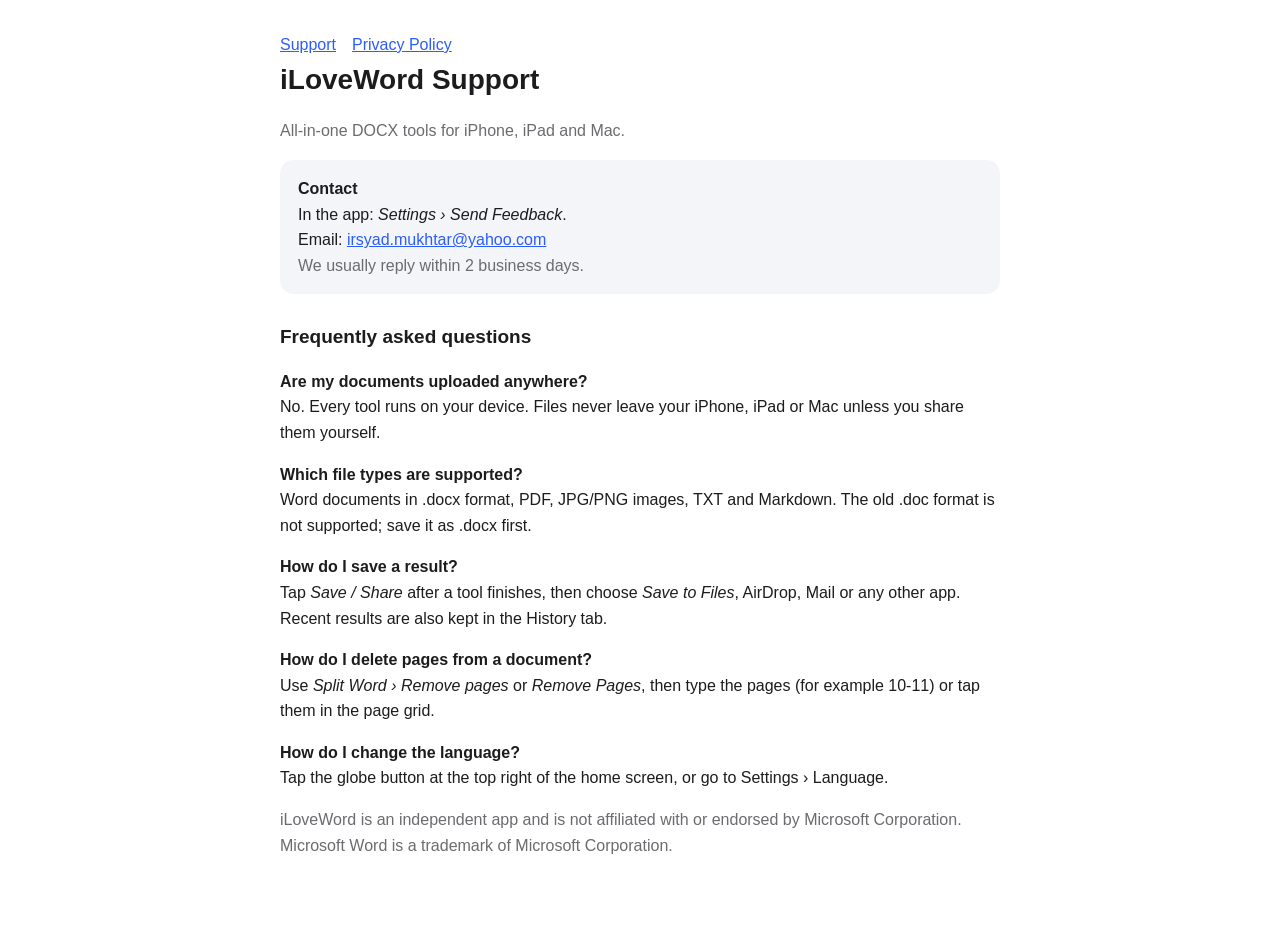
==== index.html @ e8105e89 "Support and privacy pages for iLoveWord Co-Authored-By: Claude Opus 5.5 <noreply@anthropic.com> Clau" ====
<!doctype html><html lang="en"><head><meta charset="utf-8"><meta name="viewport" content="width=device-width,initial-scale=1"><title>iLoveWord Support</title><link rel="stylesheet" href="style.css"></head><body><main>
<nav><a href="index.html">Support</a><a href="privacy.html">Privacy Policy</a></nav>
<h1>iLoveWord Support</h1><p class="mut">All-in-one DOCX tools for iPhone, iPad and Mac.</p>
<div class="card"><b>Contact</b><br>In the app: <i>Settings › Send Feedback</i>.<br>Email: <a href="mailto:irsyad.mukhtar@yahoo.com">irsyad.mukhtar@yahoo.com</a><br><span class="mut">We usually reply within 2 business days.</span></div>
<h2>Frequently asked questions</h2>
<p><b>Are my documents uploaded anywhere?</b><br>No. Every tool runs on your device. Files never leave your iPhone, iPad or Mac unless you share them yourself.</p>
<p><b>Which file types are supported?</b><br>Word documents in .docx format, PDF, JPG/PNG images, TXT and Markdown. The old .doc format is not supported; save it as .docx first.</p>
<p><b>How do I save a result?</b><br>Tap <i>Save / Share</i> after a tool finishes, then choose <i>Save to Files</i>, AirDrop, Mail or any other app. Recent results are also kept in the History tab.</p>
<p><b>How do I delete pages from a document?</b><br>Use <i>Split Word › Remove pages</i> or <i>Remove Pages</i>, then type the pages (for example 10-11) or tap them in the page grid.</p>
<p><b>How do I change the language?</b><br>Tap the globe button at the top right of the home screen, or go to Settings › Language.</p>
<p class="mut">iLoveWord is an independent app and is not affiliated with or endorsed by Microsoft Corporation. Microsoft Word is a trademark of Microsoft Corporation.</p>
</main></body></html>
---- style.css ----
:root{--bg:#fff;--fg:#1c1c1e;--mut:#6b6b70;--acc:#2b5cff;--card:#f4f5f8}
@media (prefers-color-scheme:dark){:root{--bg:#111214;--fg:#f2f2f5;--mut:#a0a0a8;--acc:#6f8dff;--card:#1c1d21}}
body{margin:0;background:var(--bg);color:var(--fg);font:16px/1.6 -apple-system,BlinkMacSystemFont,"Segoe UI",Roboto,sans-serif}
main{max-width:720px;margin:0 auto;padding:32px 16px 64px}h1{font-size:28px;margin:0 0 4px}h2{font-size:19px;margin:28px 0 6px}
.mut{color:var(--mut)}a{color:var(--acc)}.card{background:var(--card);border-radius:14px;padding:16px 18px;margin:16px 0}nav a{margin-right:16px}
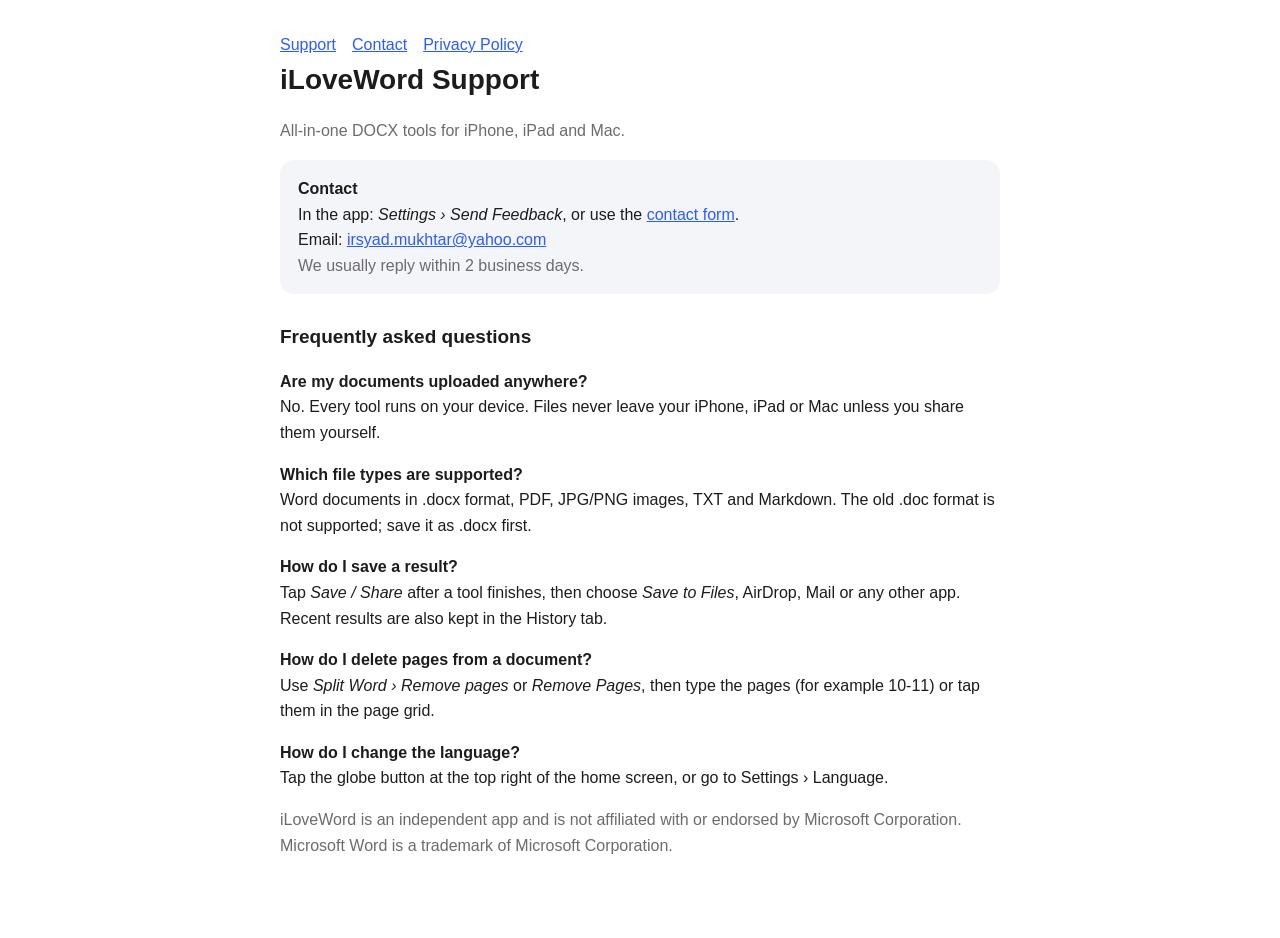
==== commit 1919893b: "Add contact form and thanks page Co-Authored-By: Claude Opus 5.5 <noreply@anthropic.com> Claude-Sess" ====
--- a/index.html
+++ b/index.html
@@ -1,7 +1,7 @@
 <!doctype html><html lang="en"><head><meta charset="utf-8"><meta name="viewport" content="width=device-width,initial-scale=1"><title>iLoveWord Support</title><link rel="stylesheet" href="style.css"></head><body><main>
-<nav><a href="index.html">Support</a><a href="privacy.html">Privacy Policy</a></nav>
+<nav><a href="index.html">Support</a><a href="contact.html">Contact</a><a href="privacy.html">Privacy Policy</a></nav>
 <h1>iLoveWord Support</h1><p class="mut">All-in-one DOCX tools for iPhone, iPad and Mac.</p>
-<div class="card"><b>Contact</b><br>In the app: <i>Settings › Send Feedback</i>.<br>Email: <a href="mailto:irsyad.mukhtar@yahoo.com">irsyad.mukhtar@yahoo.com</a><br><span class="mut">We usually reply within 2 business days.</span></div>
+<div class="card"><b>Contact</b><br>In the app: <i>Settings › Send Feedback</i>, or use the <a href="contact.html">contact form</a>.<br>Email: <a href="mailto:irsyad.mukhtar@yahoo.com">irsyad.mukhtar@yahoo.com</a><br><span class="mut">We usually reply within 2 business days.</span></div>
 <h2>Frequently asked questions</h2>
 <p><b>Are my documents uploaded anywhere?</b><br>No. Every tool runs on your device. Files never leave your iPhone, iPad or Mac unless you share them yourself.</p>
 <p><b>Which file types are supported?</b><br>Word documents in .docx format, PDF, JPG/PNG images, TXT and Markdown. The old .doc format is not supported; save it as .docx first.</p>
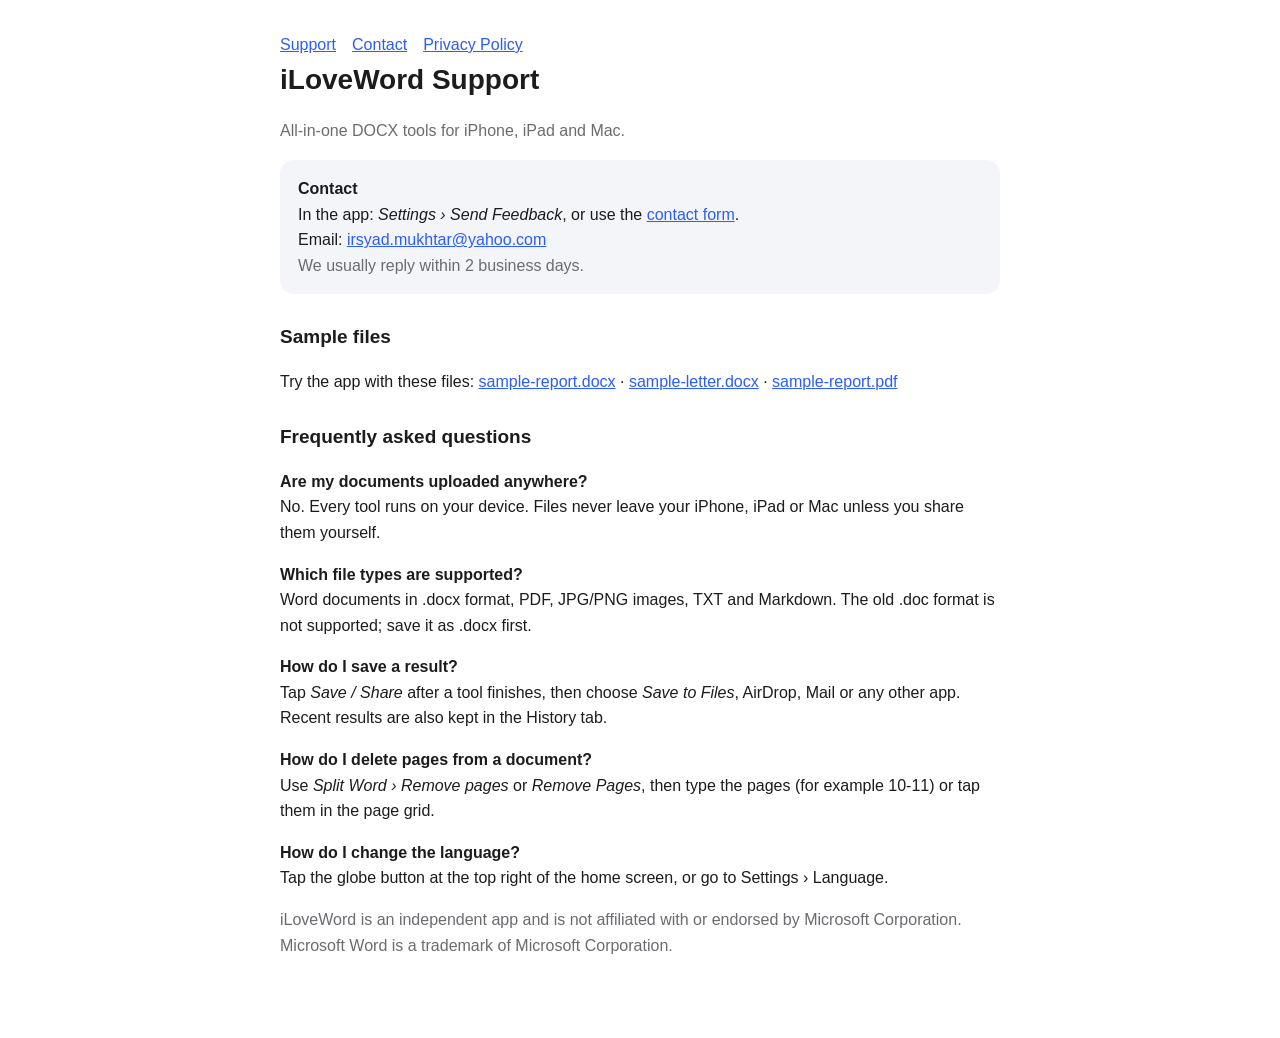
==== commit 9bd41adc: "Sample files for App Review Co-Authored-By: Claude Opus 5.5 <noreply@anthropic.com> Claude-Session: " ====
--- a/index.html
+++ b/index.html
@@ -2,6 +2,7 @@
 <nav><a href="index.html">Support</a><a href="contact.html">Contact</a><a href="privacy.html">Privacy Policy</a></nav>
 <h1>iLoveWord Support</h1><p class="mut">All-in-one DOCX tools for iPhone, iPad and Mac.</p>
 <div class="card"><b>Contact</b><br>In the app: <i>Settings › Send Feedback</i>, or use the <a href="contact.html">contact form</a>.<br>Email: <a href="mailto:irsyad.mukhtar@yahoo.com">irsyad.mukhtar@yahoo.com</a><br><span class="mut">We usually reply within 2 business days.</span></div>
+<h2>Sample files</h2><p>Try the app with these files: <a href="samples/sample-report.docx">sample-report.docx</a> · <a href="samples/sample-letter.docx">sample-letter.docx</a> · <a href="samples/sample-report.pdf">sample-report.pdf</a></p>
 <h2>Frequently asked questions</h2>
 <p><b>Are my documents uploaded anywhere?</b><br>No. Every tool runs on your device. Files never leave your iPhone, iPad or Mac unless you share them yourself.</p>
 <p><b>Which file types are supported?</b><br>Word documents in .docx format, PDF, JPG/PNG images, TXT and Markdown. The old .doc format is not supported; save it as .docx first.</p>
